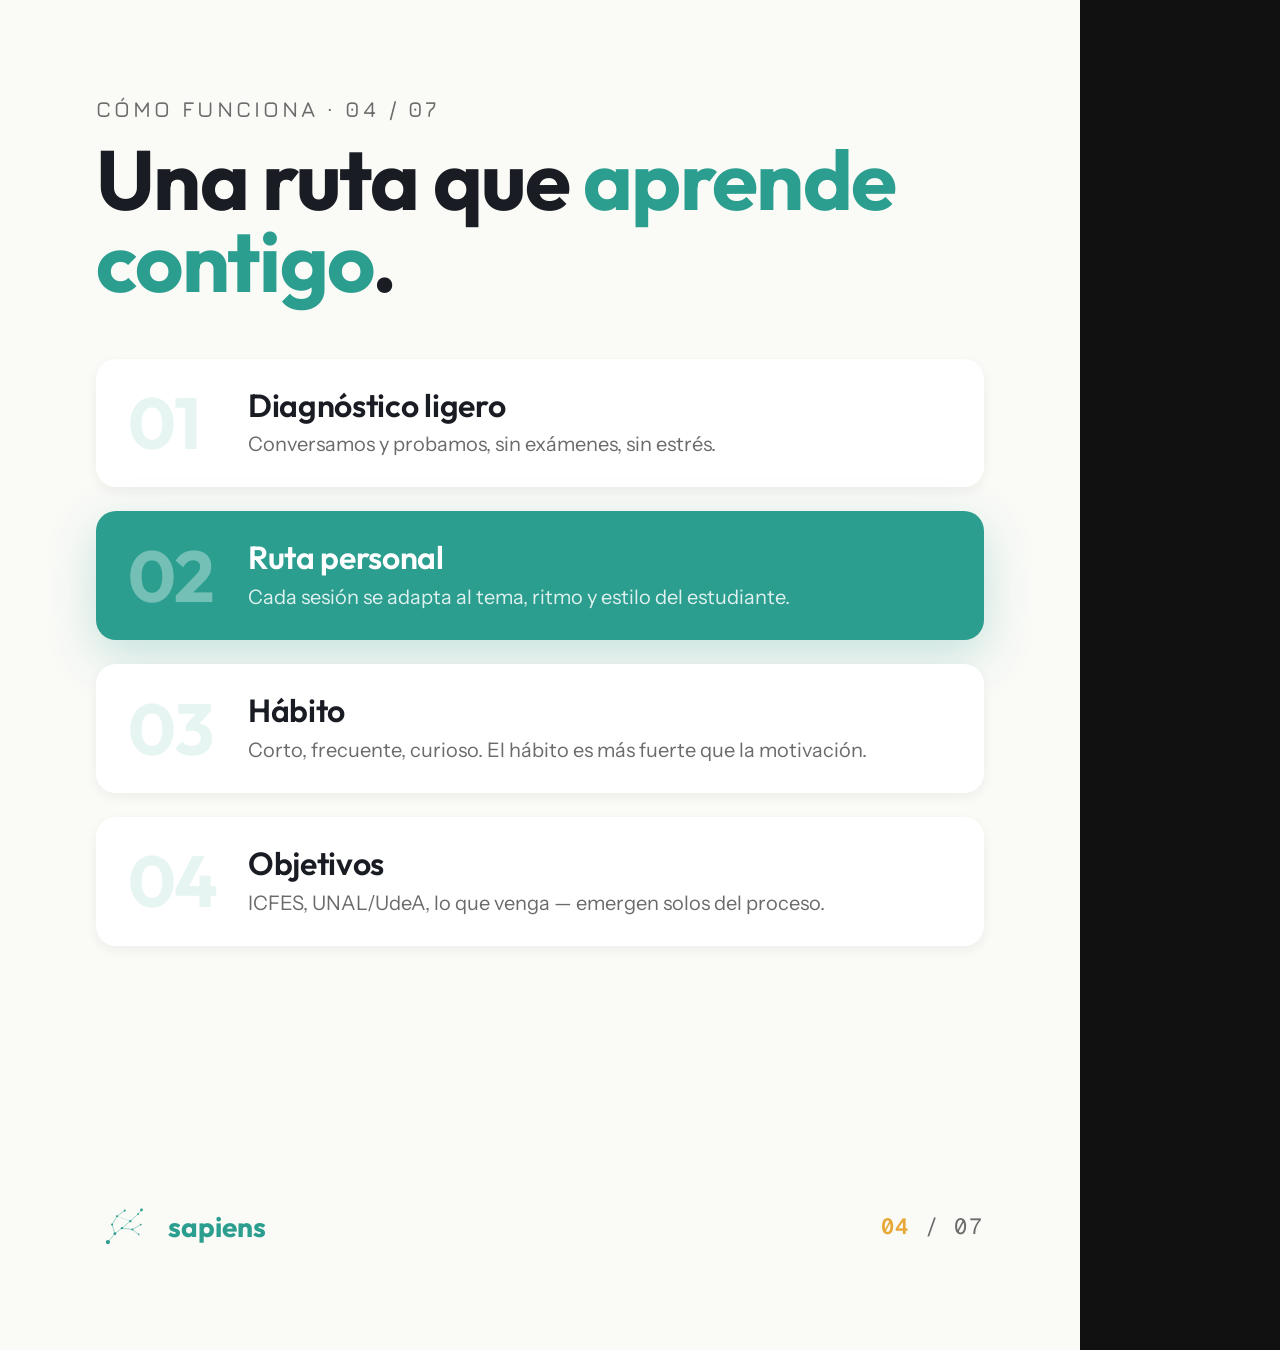
==== skills/sapiens-carrusel-ds/slides/Process.html @ 7d286861 "feat: skill carrusel-ds + funnel v2 reorientation Dos bloques de cambios sincrónicos:  **1. Funnel r" ====
<!DOCTYPE html><html lang="es"><head>

<meta charset="utf-8"><title>sapiens · Process</title>
<link rel="stylesheet" href="../colors_and_type.css">
<style>
  html,body{margin:0;padding:0;background:#111;}
  .slide{width:1080px;height:1350px;background:#FAFAF7;color:#1A1C23;position:relative;padding:96px;box-sizing:border-box;display:flex;flex-direction:column;gap:56px;}
  .tag{font-family:'Jura',sans-serif;font-weight:600;font-size:22px;letter-spacing:0.14em;text-transform:uppercase;color:#6B6B6B;}
  .title{font-family:'Outfit',sans-serif;font-weight:700;font-size:84px;line-height:0.98;letter-spacing:-0.02em;color:#1A1C23;margin-top:16px;}
  .title .teal{color:#2B9E8F;}
  .steps{display:flex;flex-direction:column;gap:24px;}
  .step{display:grid;grid-template-columns:88px 1fr;gap:32px;align-items:center;background:#fff;border-radius:20px;padding:28px 32px;box-shadow:0 4px 12px rgba(26,28,35,0.06);}
  .step .n{font-family:'Outfit',sans-serif;font-weight:700;font-size:72px;line-height:1;color:#E6F5F2;letter-spacing:-0.03em;}
  .step .body .h{font-family:'Outfit',sans-serif;font-weight:600;font-size:32px;line-height:1.15;color:#1A1C23;letter-spacing:-0.01em;}
  .step .body .p{font-family:'Instrument Sans',sans-serif;font-size:20px;line-height:1.5;color:#6B6B6B;margin-top:6px;}
  .step.active{background:#2B9E8F;color:#fff;box-shadow:0 16px 48px rgba(43,158,143,0.25);}
  .step.active .n{color:rgba(255,255,255,0.35);}
  .step.active .body .h{color:#fff;}
  .step.active .body .p{color:rgba(255,255,255,0.85);}
  .foot{display:flex;align-items:center;justify-content:space-between;margin-top:auto;}
  .foot .left{display:flex;align-items:center;gap:16px;}
  .foot img{height:56px;width:auto;}
  .idx{font-family:'Geist Mono',monospace;font-size:22px;color:#6B6B6B;letter-spacing:0.08em;}
  .idx b{color:#E8A838;font-weight:600;}
</style></head>
<body data-cc-id="cc-1" style="cursor: crosshair;">
<div class="slide">
  <div>
    <div class="tag">Cómo funciona · 04 / 07</div>
    <div class="title">Una ruta que <span class="teal">aprende contigo</span>.</div>
  </div>
  <div class="steps">
    <div class="step"><div class="n">01</div><div class="body"><div class="h">Diagnóstico ligero</div><div class="p" data-cc-id="cc-2" style="">Conversamos y probamos, sin exámenes, sin estrés.</div></div></div>
    <div class="step active"><div class="n">02</div><div class="body"><div class="h">Ruta personal</div><div class="p">Cada sesión se adapta al tema, ritmo y estilo del estudiante.</div></div></div>
    <div class="step"><div class="n">03</div><div class="body"><div class="h" data-cc-id="cc-3" style="">Hábito&nbsp;</div><div class="p">Corto, frecuente, curioso. El hábito es más fuerte que la motivación.</div></div></div>
    <div class="step" data-cc-id="cc-5"><div class="n">04</div><div class="body"><div class="h" data-cc-id="cc-4" style="">Objetivos</div><div class="p">ICFES, UNAL/UdeA, lo que venga — emergen solos del proceso.</div></div></div>
  </div>
  <div class="foot">
    <div class="left"><img src="../assets/sapiens_icon_teal.svg"><span style="font-family:'Outfit',sans-serif;font-weight:700;font-size:28px;color:#2B9E8F;">sapiens</span></div>
    <div class="idx"><b>04</b> / 07</div>
  </div>
</div>

</body></html>
---- skills/sapiens-carrusel-ds/colors_and_type.css ----
/* =========================================================================
   sapiens by shift — Design Tokens
   Source of truth: Sapiens Brand Guidelines v1.0 (2026)
   Light-mode primary. Teal-driven. Warm white surfaces.
   ========================================================================= */

/* ---------- Font faces (self-hosted from /fonts) ---------- */
@font-face {
  font-family: 'Outfit';
  src: url('./fonts/Outfit-VariableFont_wght.ttf') format('truetype-variations');
  font-weight: 100 900;
  font-style: normal;
  font-display: swap;
}
@font-face {
  font-family: 'Instrument Sans';
  src: url('./fonts/InstrumentSans-VariableFont.ttf') format('truetype-variations');
  font-weight: 400 700;
  font-style: normal;
  font-display: swap;
}
@font-face {
  font-family: 'Instrument Sans';
  src: url('./fonts/InstrumentSans-Italic.ttf') format('truetype');
  font-weight: 400 700;
  font-style: italic;
  font-display: swap;
}
@font-face {
  font-family: 'Geist Mono';
  src: url('./fonts/GeistMono-VariableFont_wght.ttf') format('truetype-variations');
  font-weight: 100 900;
  font-style: normal;
  font-display: swap;
}
@font-face {
  font-family: 'Jura';
  src: url('./fonts/Jura-VariableFont_wght.ttf') format('truetype-variations');
  font-weight: 300 700;
  font-style: normal;
  font-display: swap;
}

/* ---------- Design tokens — LIGHT (default) ---------- */
:root {
  /* Brand — Teal */
  --s-teal:            #2B9E8F;   /* primary */
  --s-teal-deep:       #1E7A6D;   /* hover / pressed / deep surfaces */
  --s-teal-soft:       #E6F5F2;   /* tinted backgrounds */
  --s-teal-bright:     #3DBDAD;   /* dark-mode primary */

  /* Brand — Gold (secondary, inherited from Shift) */
  --s-gold:            #E8A838;   /* warm gold — achievements */
  --s-gold-pale:       #FFF5E0;   /* gold tint */
  --s-gold-achieve:    #F5C542;   /* achievement accent */

  /* Surfaces */
  --s-bg:              #FAFAF7;   /* warm white — page default */
  --s-surface:         #FFFFFF;   /* cards / inputs */
  --s-surface-alt:     #F5F0EB;   /* cream alt — sections */
  --s-border:          #E0DCD6;   /* hairline borders */
  --s-border-strong:   #CFC9C0;

  /* Text */
  --s-fg:              #1A1C23;   /* primary text */
  --s-fg-muted:        #6B6B6B;   /* secondary */
  --s-fg-subtle:       #9A9A9A;   /* tertiary / captions */
  --s-fg-inverse:      #FAFAF7;   /* on teal / on dark */

  /* Semantic — tuned to sapiens warm palette (no cold Material greens/blues) */
  --s-success:         #2B9E8F;   /* teal does double duty */
  --s-success-tint:    #E6F5F2;
  --s-warning:         #E8A838;   /* warm gold */
  --s-warning-tint:    #FFF5E0;
  --s-error:           #C9524A;   /* warm terracotta */
  --s-error-tint:      #FBEAE7;
  --s-info:            #1E7A6D;   /* deep teal for info messaging */
  --s-info-tint:       #E6F5F2;
  --s-achievement:     #F5C542;

  /* Spacing — 8-point base (plus 4px micro step) */
  --s-space-xs:        4px;
  --s-space-sm:        8px;
  --s-space-md:        16px;
  --s-space-lg:        24px;
  --s-space-xl:        32px;
  --s-space-2xl:       48px;
  --s-space-3xl:       64px;
  --s-space-4xl:       96px;

  /* Radii — softer than Shift */
  --s-radius-sm:       6px;
  --s-radius-md:       10px;
  --s-radius-lg:       14px;
  --s-radius-xl:       20px;
  --s-radius-full:     9999px;

  /* Shadows */
  --s-shadow-sm:       0 1px 3px rgba(26, 28, 35, 0.06);
  --s-shadow-md:       0 4px 12px rgba(26, 28, 35, 0.08);
  --s-shadow-lg:       0 8px 24px rgba(26, 28, 35, 0.10);
  --s-shadow-xl:       0 16px 48px rgba(26, 28, 35, 0.12);
  --s-glow:            0 0 20px rgba(43, 158, 143, 0.15);

  /* Motion */
  --s-ease:            cubic-bezier(0.2, 0.8, 0.2, 1);
  --s-ease-out:        cubic-bezier(0.16, 1, 0.3, 1);
  --s-dur-fast:        120ms;
  --s-dur-base:        200ms;
  --s-dur-slow:        360ms;

  /* Type families */
  --s-font-display:    'Outfit', ui-sans-serif, system-ui, sans-serif;
  --s-font-body:       'Instrument Sans', ui-sans-serif, system-ui, sans-serif;
  --s-font-mono:       'Geist Mono', ui-monospace, 'SF Mono', Menlo, monospace;
  --s-font-label:      'Jura', ui-sans-serif, system-ui, sans-serif;

  /* Type scale */
  --s-fs-display:      clamp(40px, 6vw, 72px);
  --s-fs-h1:           40px;
  --s-fs-h2:           30px;
  --s-fs-h3:           22px;
  --s-fs-body-lg:      18px;
  --s-fs-body:         16px;
  --s-fs-body-sm:      14px;
  --s-fs-label:        11px;
  --s-fs-mono:         13px;
}

/* ---------- Dark mode (L2: adults / technical / AI workflows) ---------- */
[data-theme="dark"] {
  --s-teal:            #3DBDAD;
  --s-teal-deep:       #2B9E8F;
  --s-teal-soft:       #14302C;
  --s-gold:            #F0B84A;
  --s-bg:              #0F0F12;
  --s-surface:         #1A1C22;
  --s-surface-alt:     #22242C;
  --s-border:          #2A2D35;
  --s-border-strong:   #3A3D47;
  --s-fg:              #E8E6E1;
  --s-fg-muted:        #A0A0A0;
  --s-fg-subtle:       #6B6B6B;
  --s-fg-inverse:      #0F0F12;
  --s-shadow-sm:       0 1px 3px rgba(0, 0, 0, 0.4);
  --s-shadow-md:       0 4px 12px rgba(0, 0, 0, 0.45);
  --s-shadow-lg:       0 8px 24px rgba(0, 0, 0, 0.55);
  --s-shadow-xl:       0 16px 48px rgba(0, 0, 0, 0.65);
  --s-glow:            0 0 24px rgba(61, 189, 173, 0.25);
}

/* ---------- Semantic type roles ---------- */
.s-display {
  font-family: var(--s-font-display);
  font-weight: 700;
  font-size: var(--s-fs-display);
  line-height: 0.95;
  letter-spacing: -0.02em;
  color: var(--s-fg);
}
.s-h1 {
  font-family: var(--s-font-display);
  font-weight: 700;
  font-size: var(--s-fs-h1);
  line-height: 1.05;
  letter-spacing: -0.02em;
  color: var(--s-fg);
}
.s-h2 {
  font-family: var(--s-font-display);
  font-weight: 600;
  font-size: var(--s-fs-h2);
  line-height: 1.15;
  letter-spacing: -0.01em;
  color: var(--s-fg);
}
.s-h3 {
  font-family: var(--s-font-display);
  font-weight: 600;
  font-size: var(--s-fs-h3);
  line-height: 1.25;
  color: var(--s-fg);
}
.s-body-lg {
  font-family: var(--s-font-body);
  font-weight: 400;
  font-size: var(--s-fs-body-lg);
  line-height: 1.65;
  color: var(--s-fg);
}
.s-body {
  font-family: var(--s-font-body);
  font-weight: 400;
  font-size: var(--s-fs-body);
  line-height: 1.6;
  color: var(--s-fg);
}
.s-body-sm {
  font-family: var(--s-font-body);
  font-weight: 400;
  font-size: var(--s-fs-body-sm);
  line-height: 1.5;
  color: var(--s-fg-muted);
}
.s-label {
  font-family: var(--s-font-label);
  font-weight: 500;
  font-size: var(--s-fs-label);
  line-height: 1;
  letter-spacing: 0.08em;
  text-transform: uppercase;
  color: var(--s-fg-muted);
}
.s-mono {
  font-family: var(--s-font-mono);
  font-weight: 400;
  font-size: var(--s-fs-mono);
  line-height: 1.5;
  letter-spacing: 0;
  color: var(--s-fg-muted);
}
.s-wordmark {
  font-family: var(--s-font-display);
  font-weight: 700;
  text-transform: lowercase;
  letter-spacing: -0.03em;
}

/* ---------- Base resets for previews ---------- */
.s-reset, .s-reset * { box-sizing: border-box; }
.s-reset {
  margin: 0;
  font-family: var(--s-font-body);
  color: var(--s-fg);
  background: var(--s-bg);
  -webkit-font-smoothing: antialiased;
  -moz-osx-font-smoothing: grayscale;
  text-rendering: optimizeLegibility;
}
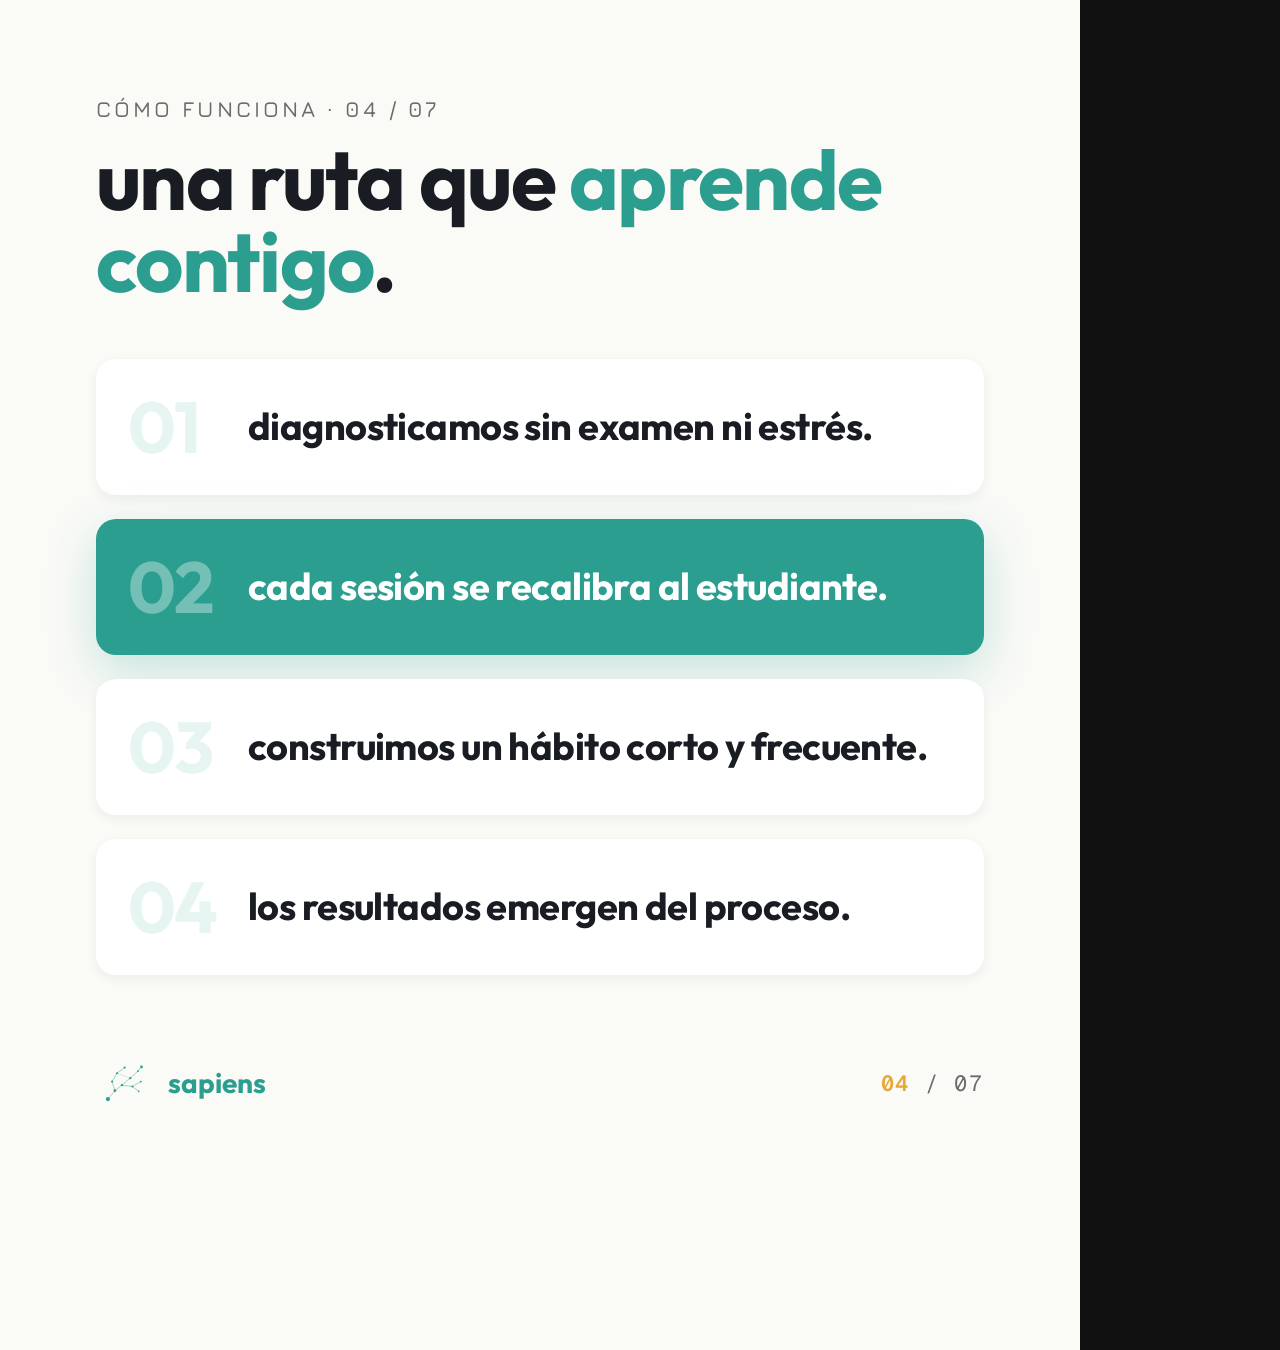
==== commit e75a85a6: "feat: learning loop, alignment gate, dedup engine, calendario PDF + prep release publico Snapshot de" ====
--- a/skills/sapiens-carrusel-ds/slides/Process.html
+++ b/skills/sapiens-carrusel-ds/slides/Process.html
@@ -8,16 +8,20 @@
   .tag{font-family:'Jura',sans-serif;font-weight:600;font-size:22px;letter-spacing:0.14em;text-transform:uppercase;color:#6B6B6B;}
   .title{font-family:'Outfit',sans-serif;font-weight:700;font-size:84px;line-height:0.98;letter-spacing:-0.02em;color:#1A1C23;margin-top:16px;}
   .title .teal{color:#2B9E8F;}
+
+  /* Cada paso = UN solo texto principal grande, sin título-paso + descripción */
   .steps{display:flex;flex-direction:column;gap:24px;}
-  .step{display:grid;grid-template-columns:88px 1fr;gap:32px;align-items:center;background:#fff;border-radius:20px;padding:28px 32px;box-shadow:0 4px 12px rgba(26,28,35,0.06);}
+  .step{display:grid;grid-template-columns:88px 1fr;gap:32px;align-items:center;background:#fff;border-radius:20px;padding:32px;box-shadow:0 4px 12px rgba(26,28,35,0.06);}
   .step .n{font-family:'Outfit',sans-serif;font-weight:700;font-size:72px;line-height:1;color:#E6F5F2;letter-spacing:-0.03em;}
-  .step .body .h{font-family:'Outfit',sans-serif;font-weight:600;font-size:32px;line-height:1.15;color:#1A1C23;letter-spacing:-0.01em;}
-  .step .body .p{font-family:'Instrument Sans',sans-serif;font-size:20px;line-height:1.5;color:#6B6B6B;margin-top:6px;}
+  .step .step-text{font-family:'Outfit',sans-serif;font-weight:700;font-size:38px;line-height:1.15;color:#1A1C23;letter-spacing:-0.015em;}
   .step.active{background:#2B9E8F;color:#fff;box-shadow:0 16px 48px rgba(43,158,143,0.25);}
   .step.active .n{color:rgba(255,255,255,0.35);}
-  .step.active .body .h{color:#fff;}
-  .step.active .body .p{color:rgba(255,255,255,0.85);}
-  .foot{display:flex;align-items:center;justify-content:space-between;margin-top:auto;}
+  .step.active .step-text{color:#fff;}
+
+  /* body opcional al pie: legible, con matiz general — no repite los pasos */
+  .body{font-family:'Instrument Sans',sans-serif;font-size:26px;line-height:1.45;color:#1A1C23;opacity:0.78;max-width:840px;margin-top:auto;}
+
+  .foot{display:flex;align-items:center;justify-content:space-between;margin-top:24px;}
   .foot .left{display:flex;align-items:center;gap:16px;}
   .foot img{height:56px;width:auto;}
   .idx{font-family:'Geist Mono',monospace;font-size:22px;color:#6B6B6B;letter-spacing:0.08em;}
@@ -26,14 +30,14 @@
 <body data-cc-id="cc-1" style="cursor: crosshair;">
 <div class="slide">
   <div>
-    <div class="tag">Cómo funciona · 04 / 07</div>
-    <div class="title">Una ruta que <span class="teal">aprende contigo</span>.</div>
+    <div class="tag">cómo funciona · 04 / 07</div>
+    <div class="title">una ruta que <span class="teal">aprende contigo</span>.</div>
   </div>
   <div class="steps">
-    <div class="step"><div class="n">01</div><div class="body"><div class="h">Diagnóstico ligero</div><div class="p" data-cc-id="cc-2" style="">Conversamos y probamos, sin exámenes, sin estrés.</div></div></div>
-    <div class="step active"><div class="n">02</div><div class="body"><div class="h">Ruta personal</div><div class="p">Cada sesión se adapta al tema, ritmo y estilo del estudiante.</div></div></div>
-    <div class="step"><div class="n">03</div><div class="body"><div class="h" data-cc-id="cc-3" style="">Hábito&nbsp;</div><div class="p">Corto, frecuente, curioso. El hábito es más fuerte que la motivación.</div></div></div>
-    <div class="step" data-cc-id="cc-5"><div class="n">04</div><div class="body"><div class="h" data-cc-id="cc-4" style="">Objetivos</div><div class="p">ICFES, UNAL/UdeA, lo que venga — emergen solos del proceso.</div></div></div>
+    <div class="step"><div class="n">01</div><div class="step-text">diagnosticamos sin examen ni estrés.</div></div>
+    <div class="step active"><div class="n">02</div><div class="step-text">cada sesión se recalibra al estudiante.</div></div>
+    <div class="step"><div class="n">03</div><div class="step-text">construimos un hábito corto y frecuente.</div></div>
+    <div class="step"><div class="n">04</div><div class="step-text">los resultados emergen del proceso.</div></div>
   </div>
   <div class="foot">
     <div class="left"><img src="../assets/sapiens_icon_teal.svg"><span style="font-family:'Outfit',sans-serif;font-weight:700;font-size:28px;color:#2B9E8F;">sapiens</span></div>
@@ -41,4 +45,4 @@
   </div>
 </div>
 
-</body></html>+</body></html>
